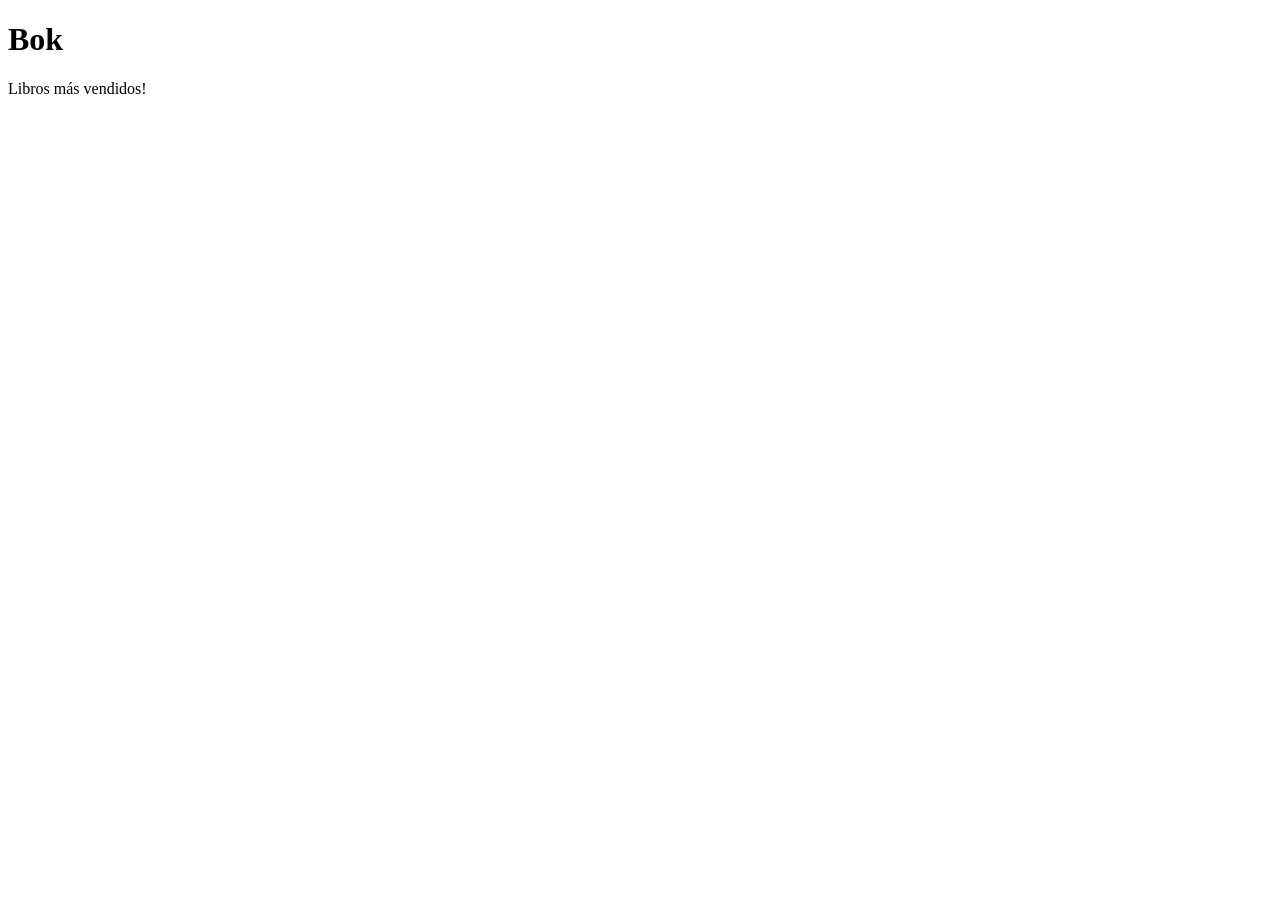
==== src/view/index.html @ 99b088ba "Estructura del proyeto 2" ====
<!DOCTYPE html>
<html lang="es">
<head>
    <meta charset="UTF-8">
    <meta name="viewport" content="width=device-width, initial-scale=1.0">
    <title>Document</title>
</head>
<body>
    <h1>Bok</h1>
    <p>Libros más vendidos!</p>

    
</body>
</html>
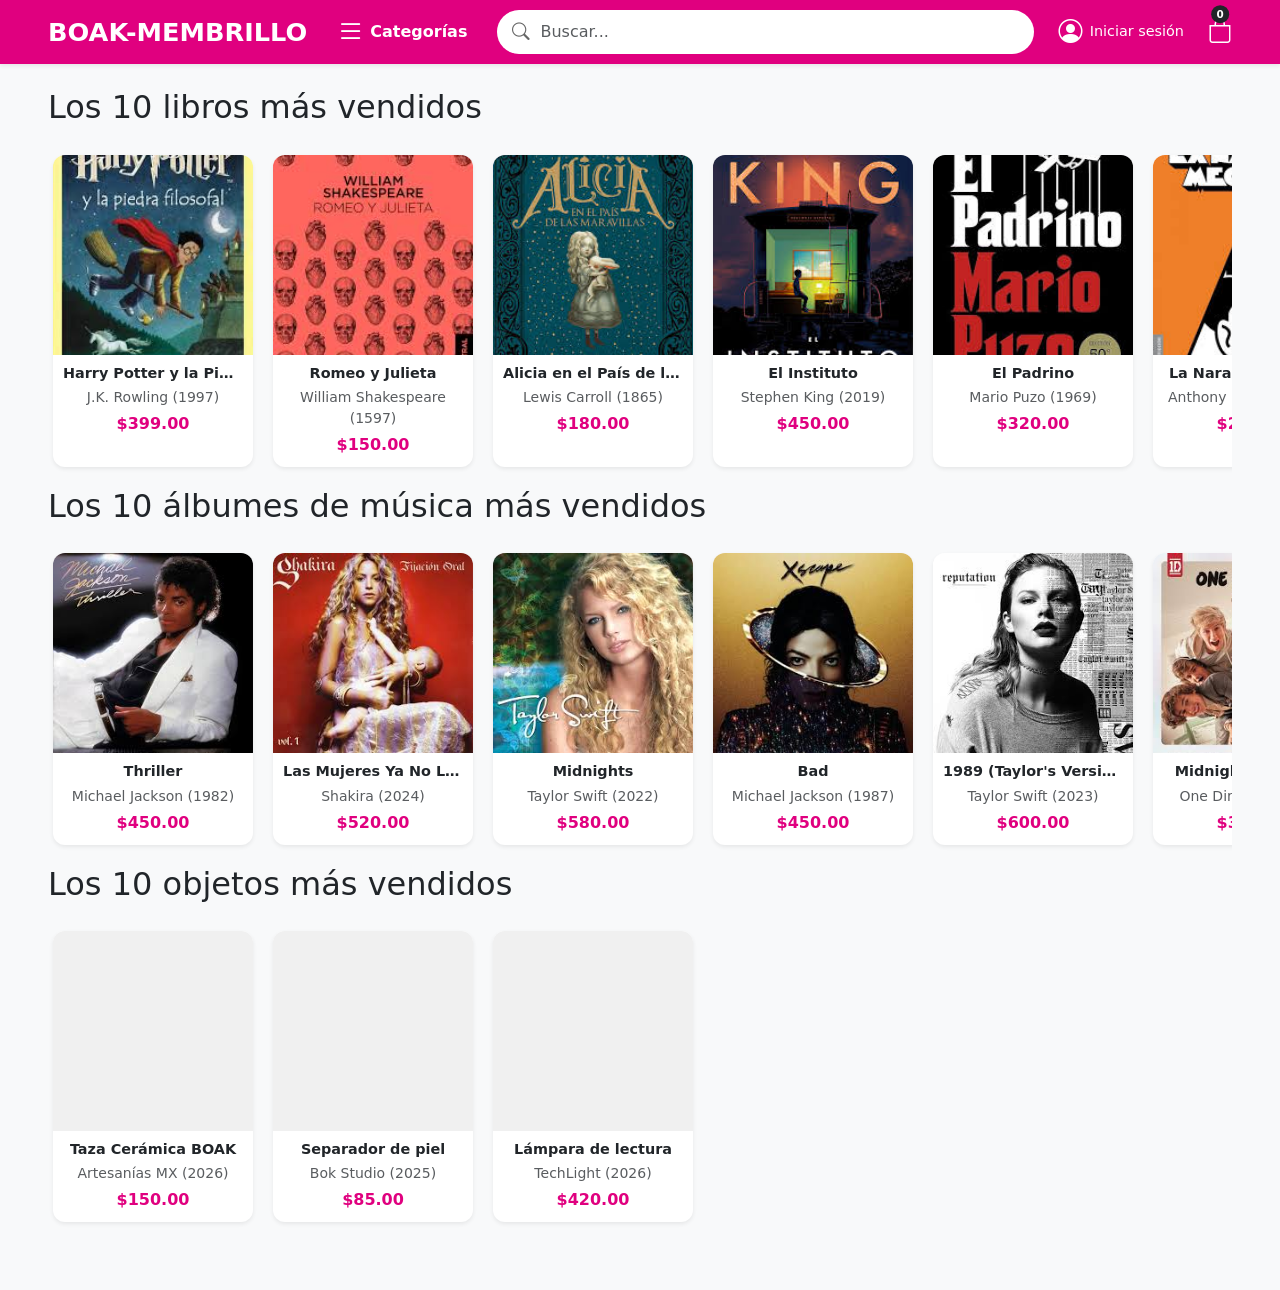
==== commit 5833848f: "Primera pantalla" ====
--- a/src/view/index.html
+++ b/src/view/index.html
@@ -3,12 +3,79 @@
 <head>
     <meta charset="UTF-8">
     <meta name="viewport" content="width=device-width, initial-scale=1.0">
-    <title>Document</title>
+    <title>Boak - Librería</title>
+    <link href="https://cdn.jsdelivr.net/npm/bootstrap@5.3.3/dist/css/bootstrap.min.css" rel="stylesheet">
+    <link rel="stylesheet" href="https://cdn.jsdelivr.net/npm/bootstrap-icons@1.11.3/font/bootstrap-icons.min.css">
+    <!-- Enlace a tu CSS externo -->
+    <link rel="stylesheet" href="../css/style.css">
 </head>
 <body>
-    <h1>Bok</h1>
-    <p>Libros más vendidos!</p>
 
-    
+<nav class="navbar navbar-custom shadow-sm">
+    <div class="container-fluid px-lg-5"> <div class="row w-100 align-items-center g-0">
+            
+            <div class="col-auto d-flex align-items-center">
+                <a class="navbar-brand me-4" href="#">BOAK-MEMBRILLO</a>
+                <button class="btn-categories d-none d-lg-flex" type="button">
+                    <i class="bi bi-list fs-3"></i>
+                    Categorías
+                </button>
+            </div>
+
+            <div class="col px-md-4">
+                <div class="search-group">
+                    <i class="bi bi-search"></i>
+                    <input type="text" class="form-control" placeholder="Buscar...">
+                </div>
+            </div>
+
+            <div class="col-auto d-flex align-items-center gap-4">
+                <a href="#" class="nav-link-custom d-none d-sm-flex">
+                    <i class="bi bi-person-circle"></i>
+                    <span>Iniciar sesión</span>
+                </a>
+                
+                <a href="#" class="nav-link-custom position-relative">
+                    <i class="bi bi-bag"></i>
+                    <span class="position-absolute top-0 start-50 translate-middle badge rounded-pill bg-dark cart-badge">
+                        0
+                    </span>
+                </a>
+            </div>
+
+        </div>
+    </div>
+</nav>
+
+<main class="container-fluid px-lg-5 mt-4">
+
+    <!-- SECCIÓN LIBROS -->
+    <section class="section-container">
+        <h2 class="section-title">Los 10 libros más vendidos</h2>
+        <div id="contenedor-libros" class="carousel-netflix">
+            <!-- JS cargará los datos aquí -->
+        </div>
+    </section>
+
+    <!-- SECCIÓN MÚSICA -->
+    <section class="section-container">
+        <h2 class="section-title">Los 10 álbumes de música más vendidos</h2>
+        <div id="contenedor-musica" class="carousel-netflix">
+            <!-- JS cargará los datos aquí -->
+        </div>
+    </section>
+
+    <!-- SECCIÓN OBJETOS -->
+    <section class="section-container mb-5">
+        <h2 class="section-title">Los 10 objetos más vendidos</h2>
+        <div id="contenedor-objetos" class="carousel-netflix">
+            <!-- JS cargará los datos aquí -->
+        </div>
+    </section>
+</main>
+
+<!-- Enlazamos tu ViewModel -->
+<script src="../viewModel/main.js"></script>
+<script src="https://cdn.jsdelivr.net/npm/bootstrap@5.3.3/dist/js/bootstrap.bundle.min.js"></script>
 </body>
 </html>
--- a/src/css/style.css
+++ b/src/css/style.css
@@ -0,0 +1,174 @@
+/* --- Estilos base para el cuerpo (opcional) --- */
+body {
+    overflow-x: hidden;
+    background-color: #f8f9fa;
+}
+
+/* --- Personalización de la barra lateral de la página --- */
+body::-webkit-scrollbar {
+    width: 8px;
+}
+body::-webkit-scrollbar-thumb {
+    background: #e0007f;
+    border-radius: 10px;
+}
+
+/* Navbar personalizado */
+.navbar-custom {
+            background-color: #e0007f; /* Color magenta */
+            padding: 0.5rem 0;
+        }
+
+        /* Logo BOAK */
+        .navbar-brand {
+            font-weight: 800;
+            font-size: 1.6rem;
+            color: white !important;
+            margin: 0;
+        }
+
+        /* Botón Categorías */
+        .btn-categories {
+            color: white;
+            border: none;
+            background: none;
+            font-weight: 600;
+            display: flex;
+            align-items: center;
+            gap: 5px;
+        }
+
+        /* Buscador Estilo Liverpool */
+        .search-group {
+            background-color: white;
+            border-radius: 50px; /* Forma de cápsula */
+            overflow: hidden;
+            display: flex;
+            align-items: center;
+            padding: 2px 15px;
+        }
+
+        .search-group input {
+            border: none;
+            box-shadow: none !important;
+            padding: 8px 10px;
+        }
+
+        .search-group i {
+            color: #666;
+            font-size: 1.1rem;
+        }
+
+        /* Iconos derecha */
+        .nav-link-custom {
+            color: white !important;
+            text-decoration: none;
+            display: flex;
+            align-items: center;
+            gap: 8px;
+            font-size: 0.9rem;
+            font-weight: 500;
+        }
+
+        .nav-link-custom i {
+            font-size: 1.5rem;
+        }
+
+        /* Badge del carrito */
+        .cart-badge {
+            font-size: 0.65rem;
+            padding: 0.35em 0.5em;
+        }
+
+/* --- CARRUSELES HORIZONTALES --- */
+.carousel-netflix {
+    display: flex !important;
+    flex-direction: row !important;
+    overflow-x: auto;
+    gap: 20px;
+    padding: 20px 5px;
+    scroll-behavior: smooth;
+    /* Ocultar barras de desplazamiento */
+    scrollbar-width: none; 
+    -ms-overflow-style: none;  
+}
+
+.carousel-netflix::-webkit-scrollbar {
+    display: none;
+}
+
+/* --- TARJETAS DE PRODUCTO (CARDS) --- */
+.card-item {
+    cursor: pointer;
+    background: white;
+    border-radius: 12px;
+    overflow: hidden;
+    min-width: 200px;
+    max-width: 200px;
+    flex: 0 0 auto;
+    transition: transform 0.3s ease, box-shadow 0.3s ease;
+    position: relative; /* Necesario para la extensión de descripción */
+}
+
+.card-item:hover {
+    transform: translateY(-5px);
+    box-shadow: 0 8px 15px rgba(0,0,0,0.2) !important;
+}
+
+/* --- CONTENEDOR DE IMAGEN Y DESCRIPCIÓN EXTENDIDA --- */
+.card-media {
+    position: relative;
+    overflow: hidden;
+}
+
+.card-item img {
+    width: 100%;
+    aspect-ratio: 1/1; 
+    object-fit: cover;
+    display: block;
+    background-color: #f0f0f0;
+}
+
+/* Esta es la "extensión" que muestra solo la descripción */
+.card-description-overlay {
+    position: absolute;
+    top: 0;
+    left: 0;
+    width: 100%;
+    height: 100%;
+    background: rgba(224, 0, 127, 0.9); /* Magenta Boak */
+    color: white;
+    padding: 15px;
+    display: flex;
+    align-items: center;
+    justify-content: center;
+    text-align: center;
+    font-size: 0.85rem;
+    opacity: 0; /* Invisible por defecto */
+    transition: opacity 0.3s ease;
+    pointer-events: none;
+}
+
+/* Mostrar la extensión al pasar el cursor */
+.card-item:hover .card-description-overlay {
+    opacity: 1;
+}
+
+/* --- INFORMACIÓN DE LA TARJETA (Texto inferior) --- */
+.card-info {
+    padding: 10px;
+    text-align: center;
+}
+
+.card-info h6 {
+    font-size: 0.9rem;
+    font-weight: 700;
+    margin-bottom: 5px;
+    white-space: nowrap;
+    overflow: hidden;
+    text-overflow: ellipsis;
+}
+
+.text-magenta {
+    color: #e0007f !important;
+}
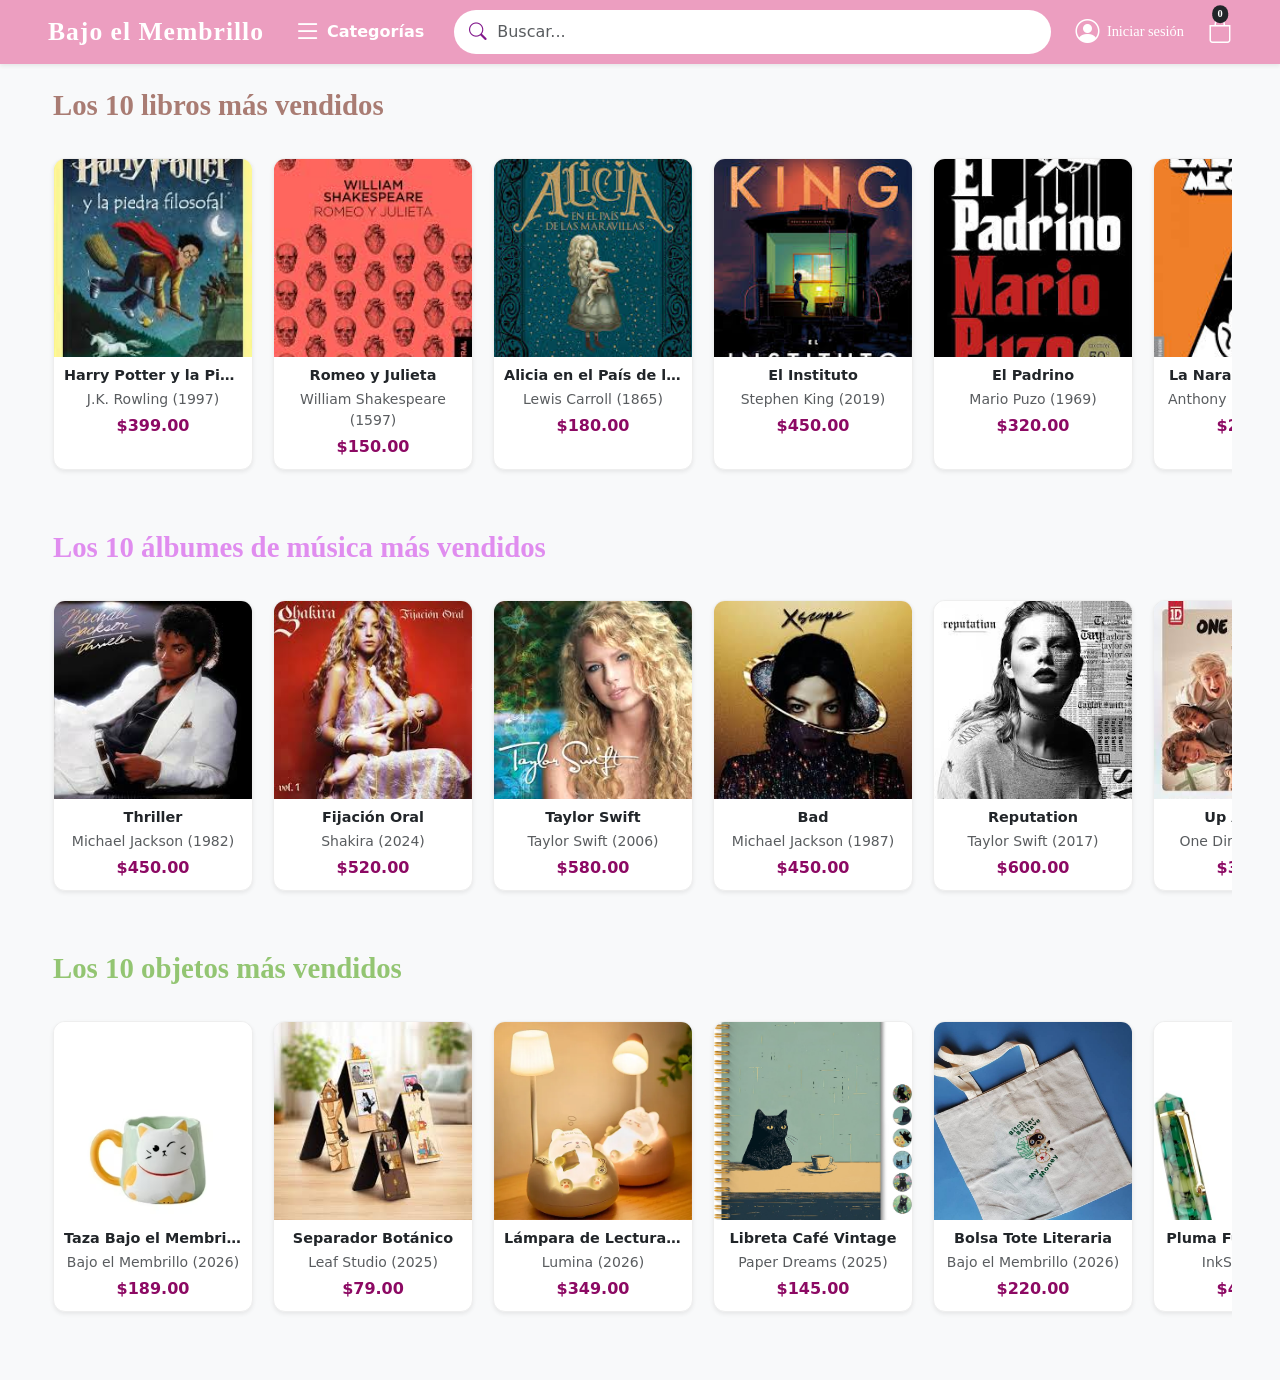
==== commit 486b6989: "Actualización de la página principal" ====
--- a/src/view/index.html
+++ b/src/view/index.html
@@ -3,7 +3,7 @@
 <head>
     <meta charset="UTF-8">
     <meta name="viewport" content="width=device-width, initial-scale=1.0">
-    <title>Boak - Librería</title>
+    <title>Bajo el Membrillo</title>
     <link href="https://cdn.jsdelivr.net/npm/bootstrap@5.3.3/dist/css/bootstrap.min.css" rel="stylesheet">
     <link rel="stylesheet" href="https://cdn.jsdelivr.net/npm/bootstrap-icons@1.11.3/font/bootstrap-icons.min.css">
     <!-- Enlace a tu CSS externo -->
@@ -15,7 +15,7 @@
     <div class="container-fluid px-lg-5"> <div class="row w-100 align-items-center g-0">
             
             <div class="col-auto d-flex align-items-center">
-                <a class="navbar-brand me-4" href="#">BOAK-MEMBRILLO</a>
+                <a class="navbar-brand me-4" href="#">Bajo el Membrillo</a>
                 <button class="btn-categories d-none d-lg-flex" type="button">
                     <i class="bi bi-list fs-3"></i>
                     Categorías
@@ -51,7 +51,7 @@
 
     <!-- SECCIÓN LIBROS -->
     <section class="section-container">
-        <h2 class="section-title">Los 10 libros más vendidos</h2>
+        <h2 class="section-title titulo-libros">Los 10 libros más vendidos</h2>
         <div id="contenedor-libros" class="carousel-netflix">
             <!-- JS cargará los datos aquí -->
         </div>
@@ -59,7 +59,7 @@
 
     <!-- SECCIÓN MÚSICA -->
     <section class="section-container">
-        <h2 class="section-title">Los 10 álbumes de música más vendidos</h2>
+        <h2 class="section-title titulo-musica">Los 10 álbumes de música más vendidos</h2>
         <div id="contenedor-musica" class="carousel-netflix">
             <!-- JS cargará los datos aquí -->
         </div>
@@ -67,7 +67,7 @@
 
     <!-- SECCIÓN OBJETOS -->
     <section class="section-container mb-5">
-        <h2 class="section-title">Los 10 objetos más vendidos</h2>
+        <h2 class="section-title titulo-objetos">Los 10 objetos más vendidos</h2>
         <div id="contenedor-objetos" class="carousel-netflix">
             <!-- JS cargará los datos aquí -->
         </div>
--- a/src/css/style.css
+++ b/src/css/style.css
@@ -9,13 +9,13 @@
     width: 8px;
 }
 body::-webkit-scrollbar-thumb {
-    background: #e0007f;
+    background: #F2DC99;
     border-radius: 10px;
 }
 
 /* Navbar personalizado */
 .navbar-custom {
-            background-color: #e0007f; /* Color magenta */
+            background-color: #EC9EC0; 
             padding: 0.5rem 0;
         }
 
@@ -25,6 +25,8 @@
             font-size: 1.6rem;
             color: white !important;
             margin: 0;
+            letter-spacing: 1px;
+            font-family: Georgia, serif;
         }
 
         /* Botón Categorías */
@@ -38,7 +40,7 @@
             gap: 5px;
         }
 
-        /* Buscador Estilo Liverpool */
+        /* Buscador  */
         .search-group {
             background-color: white;
             border-radius: 50px; /* Forma de cápsula */
@@ -55,7 +57,7 @@
         }
 
         .search-group i {
-            color: #666;
+            color: #81178b;
             font-size: 1.1rem;
         }
 
@@ -68,6 +70,8 @@
             gap: 8px;
             font-size: 0.9rem;
             font-weight: 500;
+            font-family: Georgia, serif;
+
         }
 
         .nav-link-custom i {
@@ -108,12 +112,12 @@
     flex: 0 0 auto;
     transition: transform 0.3s ease, box-shadow 0.3s ease;
     position: relative; /* Necesario para la extensión de descripción */
+    border: 1px solid #eee;
 }
 
 .card-item:hover {
     transform: translateY(-5px);
-    box-shadow: 0 8px 15px rgba(0,0,0,0.2) !important;
-}
+    box-shadow: 0 8px 18px rgba(0,0,0,0.15) !important;}
 
 /* --- CONTENEDOR DE IMAGEN Y DESCRIPCIÓN EXTENDIDA --- */
 .card-media {
@@ -126,7 +130,7 @@
     aspect-ratio: 1/1; 
     object-fit: cover;
     display: block;
-    background-color: #f0f0f0;
+    background-color: #ffffff;
 }
 
 /* Esta es la "extensión" que muestra solo la descripción */
@@ -136,8 +140,8 @@
     left: 0;
     width: 100%;
     height: 100%;
-    background: rgba(224, 0, 127, 0.9); /* Magenta Boak */
-    color: white;
+    background: rgba(140, 71, 152, 0.88);    
+    color: white;    
     padding: 15px;
     display: flex;
     align-items: center;
@@ -147,6 +151,8 @@
     opacity: 0; /* Invisible por defecto */
     transition: opacity 0.3s ease;
     pointer-events: none;
+    font-family: Georgia, serif;
+
 }
 
 /* Mostrar la extensión al pasar el cursor */
@@ -170,5 +176,58 @@
 }
 
 .text-magenta {
-    color: #e0007f !important;
+    color: #8c0963 !important;
+}
+
+.section-title{
+    font-size: 1.8rem;
+    font-weight: 700;
+    margin-bottom: 15px;
+    padding-left: 5px;
+    font-family: Georgia, serif;
+
+}
+.titulo-libros{
+    color: #A97C73;
+}
+
+.titulo-musica{
+    color: #e08def;
+}
+
+.titulo-objetos{
+    color: #93C572;
+}
+
+.section-container{
+    margin-bottom: 40px;
+}
+.ver-mas-card{
+    min-width: 200px;
+    max-width: 200px;
+
+    display: flex;
+    flex-direction: column;
+    align-items: center;
+    justify-content: center;
+
+    text-decoration: none;
+    color: #d394f5;
+
+    transition: all 0.3s ease;
+}
+
+.ver-mas-card i{
+    font-size: 4rem;
+    margin-bottom: 12px;
+}
+
+.ver-mas-card span{
+    font-weight: 700;
+    font-size: 1.4rem;
+}
+
+.ver-mas-card:hover{
+    transform: scale(1.08);
+    color: #7b0e83;
 }
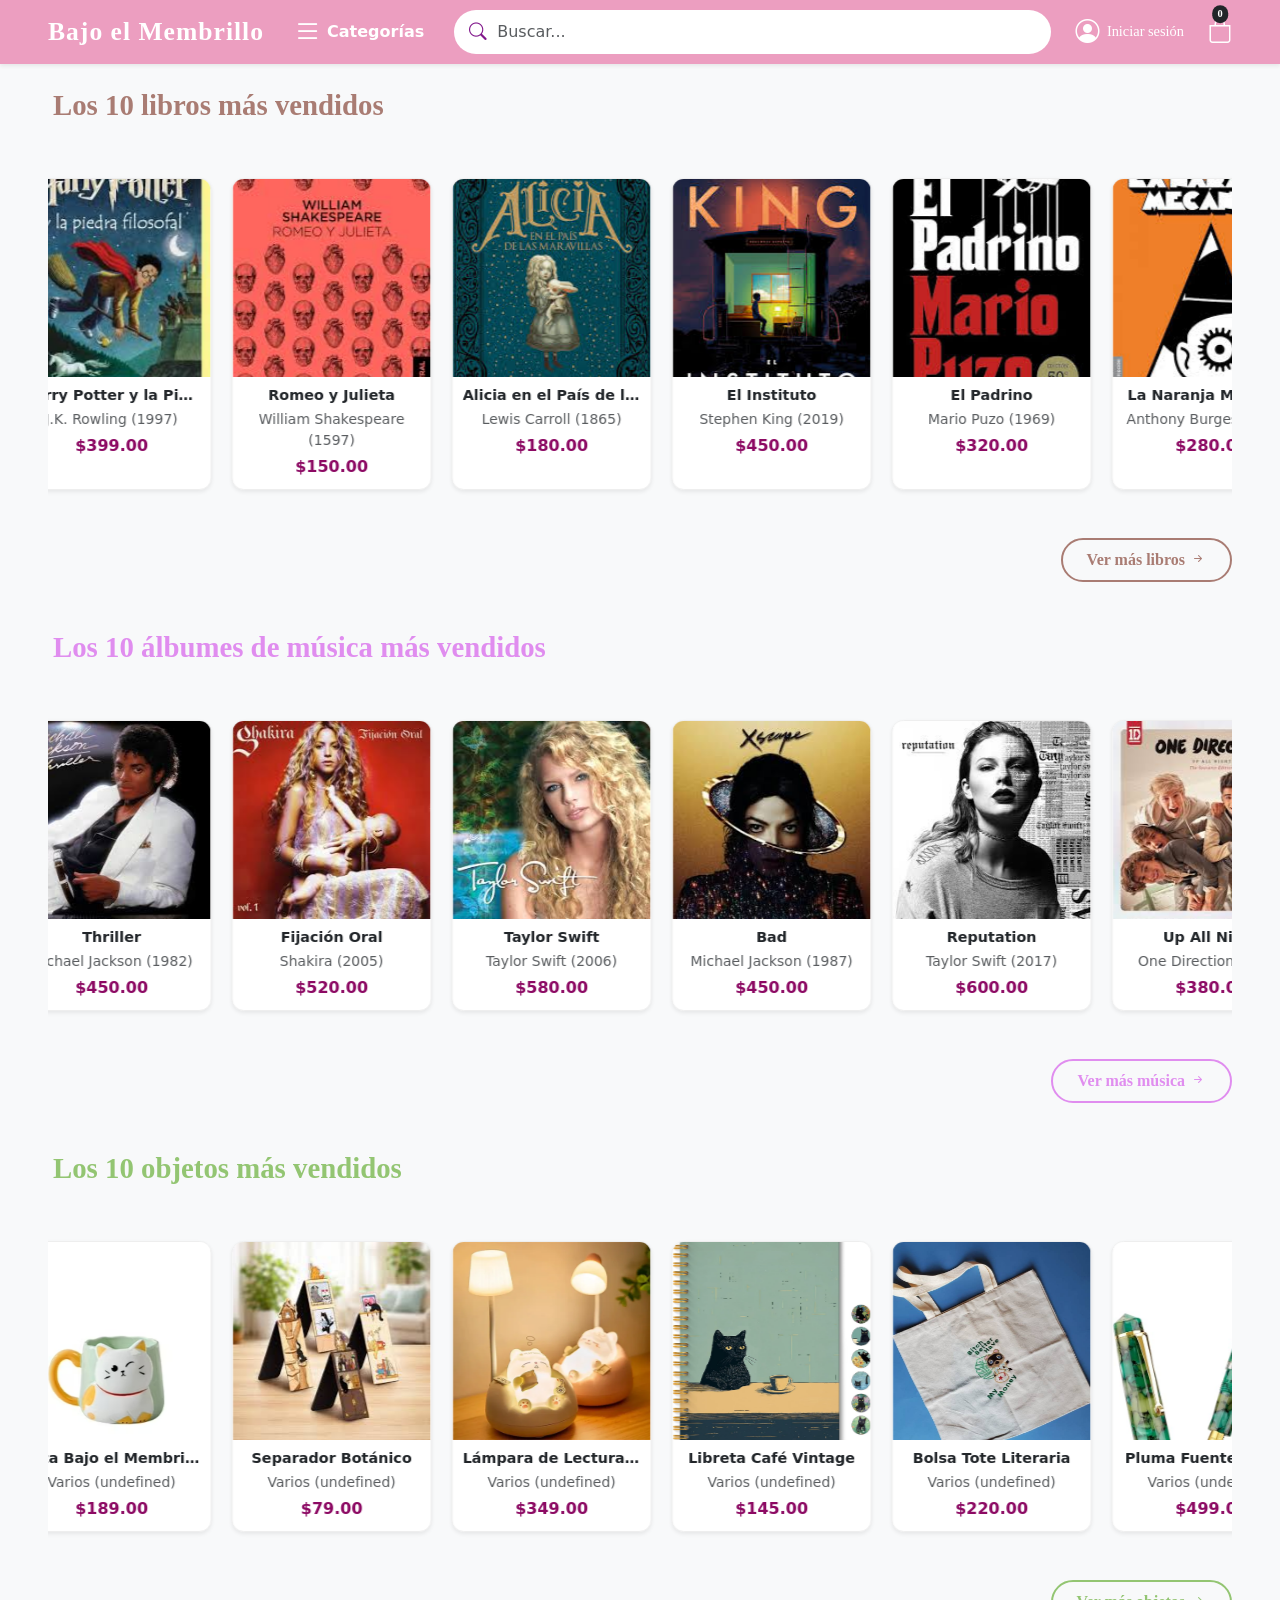
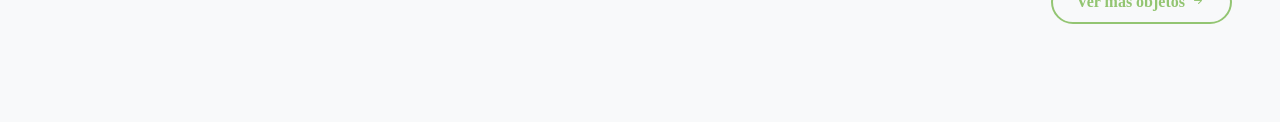
==== commit b2a0d077: "Nuevo diseño de la página principal" ====
--- a/src/view/index.html
+++ b/src/view/index.html
@@ -49,27 +49,36 @@
 
 <main class="container-fluid px-lg-5 mt-4">
 
-    <!-- SECCIÓN LIBROS -->
-    <section class="section-container">
+    <section class="section-container mb-5">
         <h2 class="section-title titulo-libros">Los 10 libros más vendidos</h2>
         <div id="contenedor-libros" class="carousel-netflix">
-            <!-- JS cargará los datos aquí -->
+            </div>
+        <div class="text-end mt-2">
+            <a href="libros.html" class="btn-ver-mas btn-libros">
+                Ver más libros <i class="bi bi-arrow-right-short"></i>
+            </a>
         </div>
     </section>
 
-    <!-- SECCIÓN MÚSICA -->
-    <section class="section-container">
+    <section class="section-container mb-5">
         <h2 class="section-title titulo-musica">Los 10 álbumes de música más vendidos</h2>
         <div id="contenedor-musica" class="carousel-netflix">
-            <!-- JS cargará los datos aquí -->
+            </div>
+        <div class="text-end mt-2">
+            <a href="musica.html" class="btn-ver-mas btn-musica">
+                Ver más música <i class="bi bi-arrow-right-short"></i>
+            </a>
         </div>
     </section>
 
-    <!-- SECCIÓN OBJETOS -->
     <section class="section-container mb-5">
         <h2 class="section-title titulo-objetos">Los 10 objetos más vendidos</h2>
         <div id="contenedor-objetos" class="carousel-netflix">
-            <!-- JS cargará los datos aquí -->
+            </div>
+        <div class="text-end mt-2">
+            <a href="objetos.html" class="btn-ver-mas btn-objetos">
+                Ver más objetos <i class="bi bi-arrow-right-short"></i>
+            </a>
         </div>
     </section>
 </main>
--- a/src/css/style.css
+++ b/src/css/style.css
@@ -230,4 +230,188 @@
 .ver-mas-card:hover{
     transform: scale(1.08);
     color: #7b0e83;
+}
+
+
+
+
+
+
+/* ======================================
+   PÁGINA LIBROS
+====================================== */
+
+/* GRID DE PRODUCTOS */
+
+.productos-grid{
+    display: grid;
+
+    grid-template-columns:
+        repeat(auto-fill, minmax(200px, 1fr));
+
+    gap: 25px;
+}
+
+
+/* SIDEBAR FILTROS */
+
+.filtros-sidebar{
+
+    background: white;
+
+    padding: 25px;
+
+    border-radius: 16px;
+
+    height: fit-content;
+
+    box-shadow: 0 2px 10px rgba(0,0,0,0.08);
+
+    position: sticky;
+
+    top: 20px;
+}
+
+
+/* TÍTULOS DE FILTROS */
+
+.filtros-sidebar h6{
+
+    font-weight: 700;
+
+    color: #7c4a67;
+
+    margin-bottom: 10px;
+}
+
+
+/* SELECTS */
+
+.filtros-sidebar .form-select{
+
+    border-radius: 10px;
+
+    border: 1px solid #ddd;
+
+    padding: 10px;
+}
+
+
+/* RANGE */
+
+.form-range::-webkit-slider-thumb{
+
+    background: #e0007f;
+}
+
+
+/* ESPACIO GENERAL */
+
+main{
+    padding-bottom: 50px;
+}
+
+
+/* RESPONSIVE */
+
+@media(max-width: 991px){
+
+    .filtros-sidebar{
+
+        display: none;
+    }
+
+    .productos-grid{
+
+        grid-template-columns:
+            repeat(auto-fill, minmax(160px, 1fr));
+    }
+
+}
+.btn-filtros-mobile{
+    background-color:#f2d185;
+    color: white;
+    border: none;
+    font-weight: 600;
+    border-radius: 10px;
+    padding: 10px;
+}
+
+.btn-filtros-mobile:hover{
+    background-color: #EC9EC0;
+}
+
+
+/* ======================================
+   DISEÑO CARRUSEL
+====================================== */
+/* --- CORRECCIÓN MARQUEE INFINITO (Mantiene el diseño original) --- */
+/* --- CORRECCIÓN DEFINITIVA DE MOVIMIENTO HORIZONTAL --- */
+.carousel-netflix {
+    width: 100%;
+    overflow: hidden !important; /* Esconde lo que se sale de la pantalla */
+    display: flex !important;
+    position: relative;
+}
+
+.marquee-track-custom {
+    display: flex !important;
+    flex-direction: row !important;
+    flex-wrap: nowrap !important; /* <-- CORREGIDO: Esto evita que se congele la pista */
+    gap: 20px;
+    padding: 20px 5px;
+    will-change: transform;
+    width: max-content !important; /* Permite que la fila se estienda infinitamente a la derecha */
+}
+
+/* Forzar a que las tarjetas mantengan sus 200px originales en la fila */
+.card-item, .ver-mas-card {
+    flex: 0 0 auto !important;
+}
+
+/* --- BOTONES VER MÁS PERSONALIZADOS PARA CADA CATEGORÍA --- */
+.btn-ver-mas {
+    font-family: Georgia, serif;
+    font-weight: 700;
+    border-radius: 50px;
+    padding: 8px 24px;
+    transition: all 0.3s ease;
+    background-color: transparent;
+    display: inline-flex;
+    align-items: center;
+    gap: 5px;
+    text-decoration: none;
+}
+
+/* Variación Libros (#A97C73) */
+.btn-libros {
+    color: #A97C73;
+    border: 2px solid #A97C73;
+}
+.btn-libros:hover {
+    background-color: #A97C73;
+    color: white !important;
+    transform: translateY(-2px);
+}
+
+/* Variación Música (#e08def) */
+.btn-musica {
+    color: #e08def;
+    border: 2px solid #e08def;
+}
+.btn-musica:hover {
+    background-color: #e08def;
+    color: white !important;
+    transform: translateY(-2px);
+}
+
+/* Variación Objetos (#93C572) */
+.btn-objetos {
+    color: #93C572;
+    border: 2px solid #93C572;
+}
+.btn-objetos:hover {
+    background-color: #93C572;
+    color: white !important;
+    transform: translateY(-2px);
 }
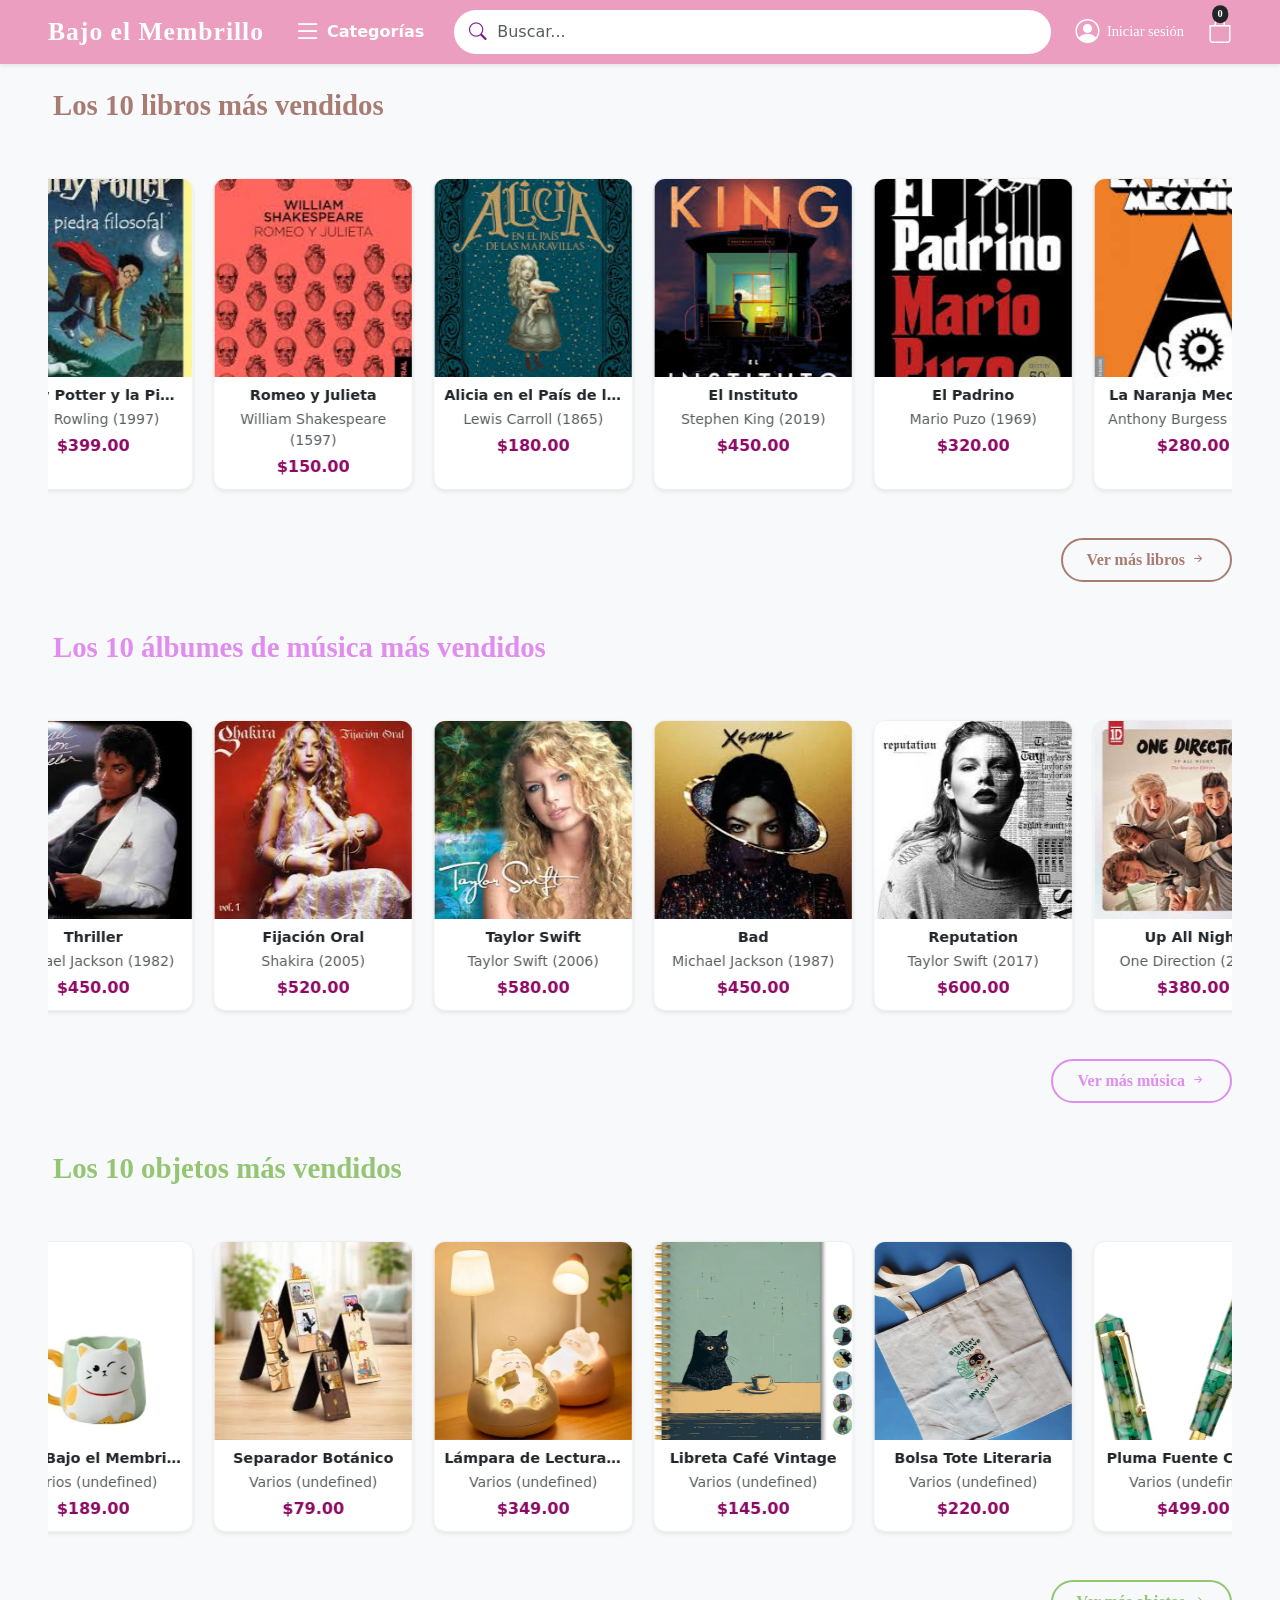
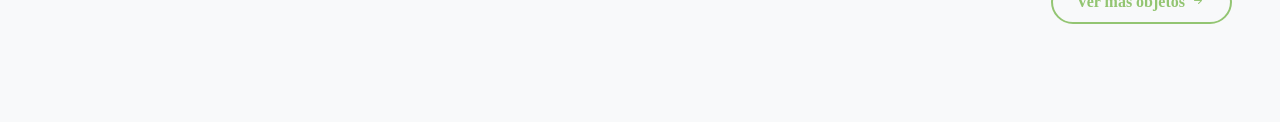
==== commit 43387d56: "inicio de sesión y dashboard 1" ====
--- a/src/view/index.html
+++ b/src/view/index.html
@@ -30,7 +30,7 @@
             </div>
 
             <div class="col-auto d-flex align-items-center gap-4">
-                <a href="#" class="nav-link-custom d-none d-sm-flex">
+                <a href="iniciar_sesion.html" class="nav-link-custom d-none d-sm-flex">
                     <i class="bi bi-person-circle"></i>
                     <span>Iniciar sesión</span>
                 </a>
--- a/src/css/style.css
+++ b/src/css/style.css
@@ -414,4 +414,167 @@
     background-color: #93C572;
     color: white !important;
     transform: translateY(-2px);
+}
+
+/* ==========================================================================
+   SECCIÓN NUEVA: INTERFAZ DE INICIAR SESIÓN (LOGIN)
+   ========================================================================== */
+.login-container {
+    font-family: Georgia, serif;
+    height: 100vh;
+}
+
+.login-card {
+    border: 1px solid #eee;
+    border-radius: 12px;
+    box-shadow: 0 4px 15px rgba(0, 0, 0, 0.05);
+    max-width: 420px;
+    width: 100%;
+    background: white;
+}
+
+.login-title {
+    color: #A97C73;
+    font-weight: 700;
+    font-family: Georgia, serif;
+}
+
+.text-magenta-custom {
+    color: #8c0963 !important;
+}
+
+/* Campos encapsulados adaptados al diseño */
+.input-group-custom {
+    background-color: #fffaf1;
+    border: 1px solid #ced4da;
+    border-radius: 50px; /* Igual que .search-group */
+    overflow: hidden;
+    display: flex;
+    align-items: center;
+    padding: 2px 15px;
+    transition: border-color 0.2s ease;
+}
+
+.input-group-custom:focus-within {
+    border-color: #8c0963; /* Borde magenta de la paleta */
+}
+
+.input-group-custom input {
+    border: none !important;
+    box-shadow: none !important;
+    background: transparent !important;
+    padding: 8px 15px;
+}
+
+/* Corrección de Foco: Remueve por completo la luz exterior */
+.form-control:focus {
+    box-shadow: none !important;
+    background-color: #ffffff;
+}
+
+.input-group-custom i {
+    color: #7c4a67;
+    font-size: 1.1rem;
+}
+
+/* Botón de ingreso con el color de la Navbar */
+.btn-login-custom {
+    background-color: #EC9EC0;
+    color: white;
+    border: none;
+    font-weight: 600;
+    border-radius: 50px; /* Forma de cápsula */
+    padding: 10px;
+    font-family: Georgia, serif;
+    transition: all 0.3s ease;
+}
+
+.btn-login-custom:hover {
+    background-color: #7c4a67; /* Tono uva */
+    color: white;
+    transform: translateY(-2px);
+}
+
+/* ==========================================================================
+   SECCIÓN NUEVA: DASHBOARD ADMINISTRATIVO (BOAK ADMIN)
+   ========================================================================== */
+:root {
+    --sidebar-width: 260px;
+}
+
+/* Barra Lateral del Panel */
+.sidebar {
+    width: var(--sidebar-width);
+    height: 100vh;
+    position: fixed;
+    top: 0;
+    left: 0;
+    z-index: 100;
+    background-color: #fffaf1; /* Fondo crema suave */
+    border-right: 1px solid #eee;
+    box-shadow: 2px 0 10px rgba(0,0,0,0.02);
+    font-family: Georgia, serif;
+}
+
+/* Área de contenido del Panel */
+.main-content {
+    margin-left: var(--sidebar-width);
+    padding: 2.5rem;
+}
+
+/* Enlaces del menú administrativo */
+.sidebar .nav-link {
+    color: #7c4a67 !important; /* Tono uva de tus filtros */
+    font-weight: 600;
+    transition: all 0.2s ease;
+    display: flex;
+    align-items: center;
+    gap: 10px;
+    padding: 0.6rem 1rem;
+}
+
+/* Efecto hover y activo con tu rosa de Navbar en forma de cápsula */
+.sidebar .nav-link:hover, 
+.sidebar .nav-link.active {
+    color: white !important;
+    background-color: #EC9EC0; 
+    border-radius: 50px; 
+}
+
+/* Contenedor de la gráfica de Chart.js */
+.chart-container {
+    position: relative;
+    margin: auto;
+    height: 250px;
+    width: 250px;
+}
+
+/* Clases específicas de tipografía y colores para las subtablas */
+.text-magenta-custom {
+    color: #8c0963 !important;
+}
+
+.subtabla-header-libros {
+    color: #A97C73; /* Variación Libros */
+    font-family: Georgia, serif;
+}
+
+.subtabla-header-autores {
+    color: #8c0963; /* Variación Magenta */
+    font-family: Georgia, serif;
+}
+
+/* Adaptabilidad Responsiva para el Panel */
+@media (max-width: 992px) {
+    .sidebar {
+        position: static;
+        width: 100%;
+        height: auto;
+        border-right: none;
+        border-bottom: 1px solid #eee;
+    }
+    .main-content {
+        margin-left: 0;
+        padding: 1.5rem;
+    }
 }
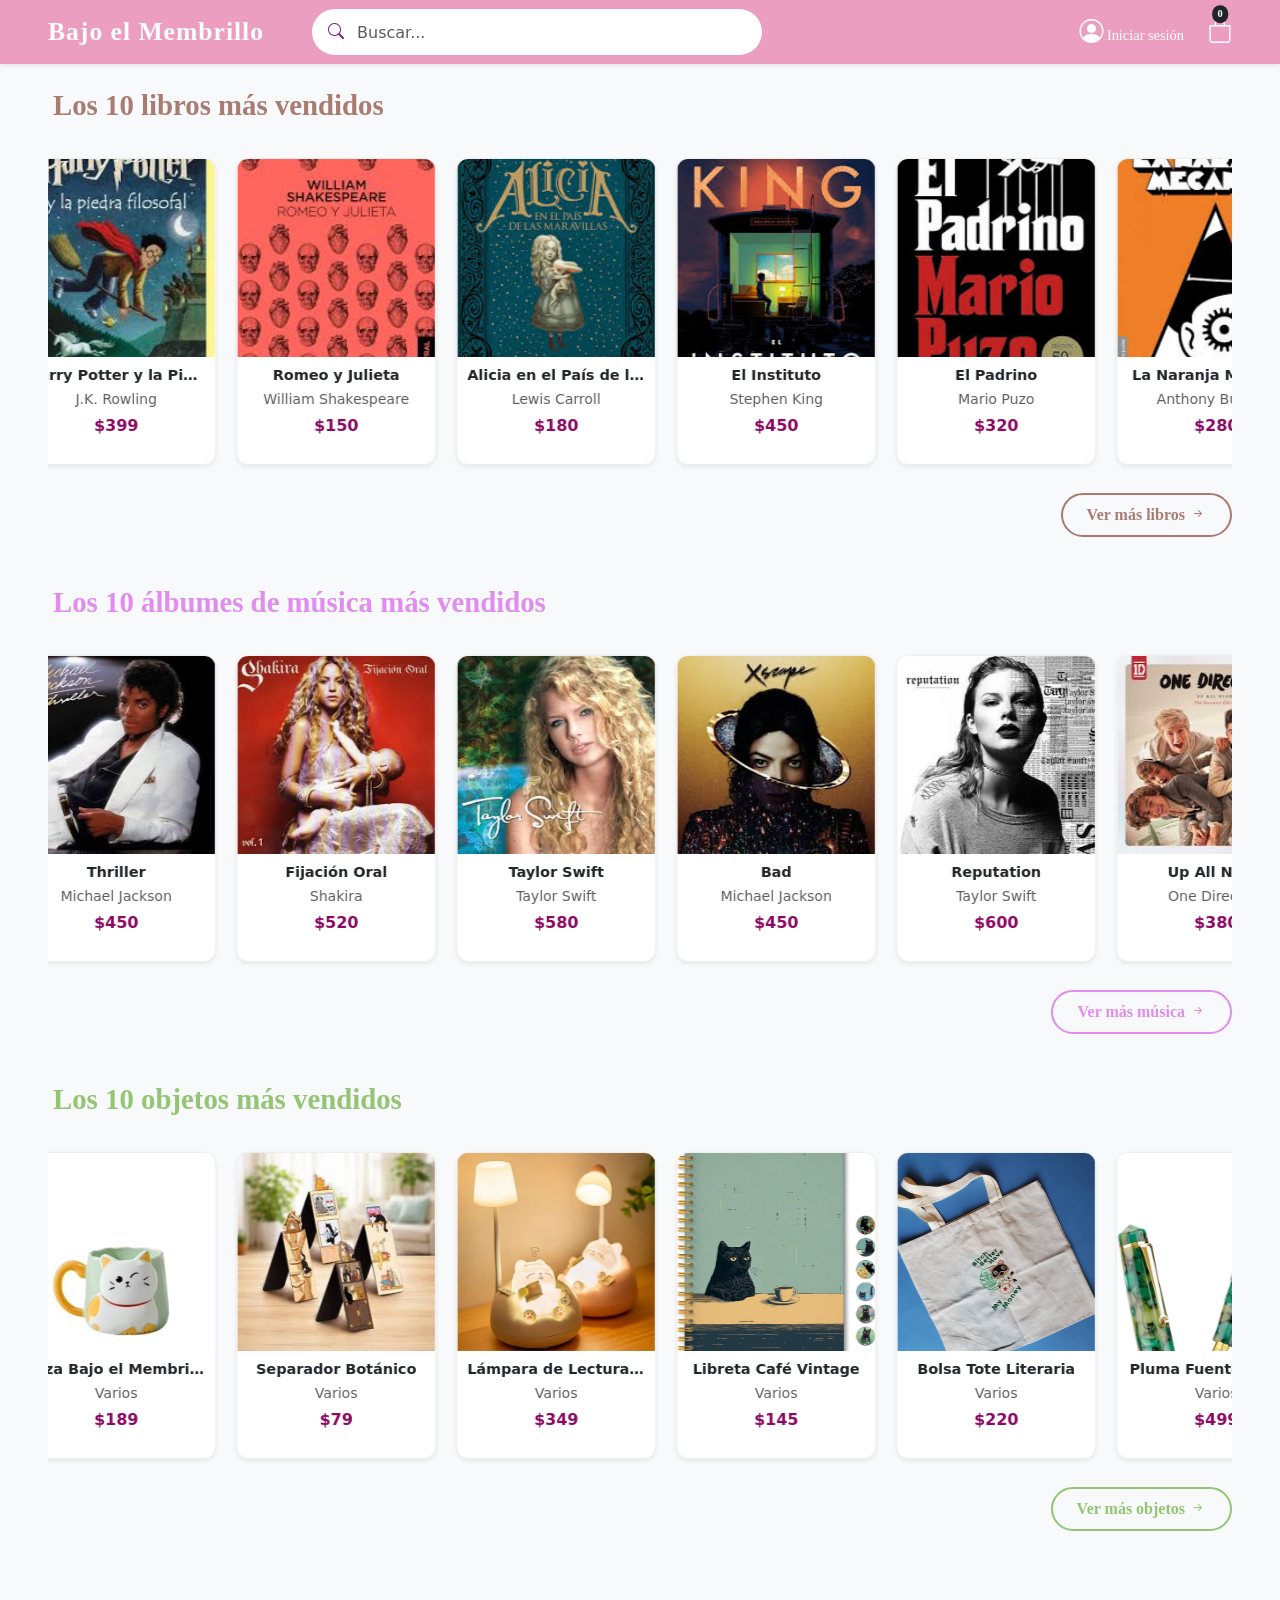
==== commit 9c354863: "dashboard, barra de busqueda, carrito de compras e inicio de sesión" ====
--- a/src/view/index.html
+++ b/src/view/index.html
@@ -6,85 +6,88 @@
     <title>Bajo el Membrillo</title>
     <link href="https://cdn.jsdelivr.net/npm/bootstrap@5.3.3/dist/css/bootstrap.min.css" rel="stylesheet">
     <link rel="stylesheet" href="https://cdn.jsdelivr.net/npm/bootstrap-icons@1.11.3/font/bootstrap-icons.min.css">
-    <!-- Enlace a tu CSS externo -->
     <link rel="stylesheet" href="../css/style.css">
 </head>
 <body>
 
 <nav class="navbar navbar-custom shadow-sm">
-    <div class="container-fluid px-lg-5"> <div class="row w-100 align-items-center g-0">
-            
+    <div class="container-fluid px-lg-5"> 
+        <div class="row w-100 align-items-center g-0">
             <div class="col-auto d-flex align-items-center">
-                <a class="navbar-brand me-4" href="#">Bajo el Membrillo</a>
-                <button class="btn-categories d-none d-lg-flex" type="button">
-                    <i class="bi bi-list fs-3"></i>
-                    Categorías
-                </button>
+                <a class="navbar-brand me-4" href="index.html">Bajo el Membrillo</a>
+                
             </div>
+            <div class="col px-md-4">
+                <div class="search-group position-relative">
 
-            <div class="col px-md-4">
-                <div class="search-group">
-                    <i class="bi bi-search"></i>
-                    <input type="text" class="form-control" placeholder="Buscar...">
+    <i class="bi bi-search"></i>
+
+    <input
+        id="buscador-global"
+        type="text"
+        class="form-control"
+        placeholder="Buscar..."
+        autocomplete="off"
+    >
+
+    <div
+        id="resultados-busqueda"
+    ></div>
+
+</div>
+            </div>
+            <div class="col-auto d-flex align-items-center gap-4">
+                <div class="dropdown" id="menu-usuario">
+                    <a href="#" class="nav-link-custom dropdown-toggle" data-bs-toggle="dropdown">
+                        <i class="bi bi-person-circle"></i>
+                        <span id="texto-usuario">Usuario</span>
+                    </a>
+                    <ul class="dropdown-menu">
+                        <li><a class="dropdown-item" href="#" onclick="cerrarSesion()">Cerrar sesión</a></li>
+                    </ul>
                 </div>
-            </div>
-
-            <div class="col-auto d-flex align-items-center gap-4">
-                <a href="iniciar_sesion.html" class="nav-link-custom d-none d-sm-flex">
+                <a href="iniciar_sesion.html" id="btn-login" class="nav-link-custom">
                     <i class="bi bi-person-circle"></i>
                     <span>Iniciar sesión</span>
                 </a>
-                
-                <a href="#" class="nav-link-custom position-relative">
+                <a href="carrito.html" class="nav-link-custom position-relative">
                     <i class="bi bi-bag"></i>
-                    <span class="position-absolute top-0 start-50 translate-middle badge rounded-pill bg-dark cart-badge">
-                        0
-                    </span>
+                    <span id="contador-carrito" class="position-absolute top-0 start-50 translate-middle badge rounded-pill bg-dark cart-badge">0</span>
                 </a>
             </div>
-
         </div>
     </div>
 </nav>
 
 <main class="container-fluid px-lg-5 mt-4">
-
     <section class="section-container mb-5">
         <h2 class="section-title titulo-libros">Los 10 libros más vendidos</h2>
-        <div id="contenedor-libros" class="carousel-netflix">
-            </div>
+        <div id="contenedor-libros" class="carousel-netflix"></div>
         <div class="text-end mt-2">
-            <a href="libros.html" class="btn-ver-mas btn-libros">
-                Ver más libros <i class="bi bi-arrow-right-short"></i>
-            </a>
+            <a href="libros.html" class="btn-ver-mas btn-libros">Ver más libros <i class="bi bi-arrow-right-short"></i></a>
         </div>
     </section>
-
     <section class="section-container mb-5">
         <h2 class="section-title titulo-musica">Los 10 álbumes de música más vendidos</h2>
-        <div id="contenedor-musica" class="carousel-netflix">
-            </div>
+        <div id="contenedor-musica" class="carousel-netflix"></div>
         <div class="text-end mt-2">
-            <a href="musica.html" class="btn-ver-mas btn-musica">
-                Ver más música <i class="bi bi-arrow-right-short"></i>
-            </a>
+            <a href="musica.html" class="btn-ver-mas btn-musica">Ver más música <i class="bi bi-arrow-right-short"></i></a>
         </div>
     </section>
-
     <section class="section-container mb-5">
         <h2 class="section-title titulo-objetos">Los 10 objetos más vendidos</h2>
-        <div id="contenedor-objetos" class="carousel-netflix">
-            </div>
+        <div id="contenedor-objetos" class="carousel-netflix"></div>
         <div class="text-end mt-2">
-            <a href="objetos.html" class="btn-ver-mas btn-objetos">
-                Ver más objetos <i class="bi bi-arrow-right-short"></i>
-            </a>
+            <a href="objetos.html" class="btn-ver-mas btn-objetos">Ver más objetos <i class="bi bi-arrow-right-short"></i></a>
         </div>
     </section>
 </main>
 
-<!-- Enlazamos tu ViewModel -->
+<script src="../viewModel/carrito_utils.js"></script>
+<script src="../viewModel/auth.js"></script>
+
 <script src="../viewModel/main.js"></script>
+
 <script src="https://cdn.jsdelivr.net/npm/bootstrap@5.3.3/dist/js/bootstrap.bundle.min.js"></script>
 </body>
 </html>
--- a/src/css/style.css
+++ b/src/css/style.css
@@ -1,107 +1,131 @@
-/* --- Estilos base para el cuerpo (opcional) --- */
 body {
     overflow-x: hidden;
     background-color: #f8f9fa;
 }
 
-/* --- Personalización de la barra lateral de la página --- */
 body::-webkit-scrollbar {
     width: 8px;
 }
+
 body::-webkit-scrollbar-thumb {
     background: #F2DC99;
     border-radius: 10px;
 }
 
-/* Navbar personalizado */
 .navbar-custom {
-            background-color: #EC9EC0; 
-            padding: 0.5rem 0;
-        }
-
-        /* Logo BOAK */
-        .navbar-brand {
-            font-weight: 800;
-            font-size: 1.6rem;
-            color: white !important;
-            margin: 0;
-            letter-spacing: 1px;
-            font-family: Georgia, serif;
-        }
-
-        /* Botón Categorías */
-        .btn-categories {
-            color: white;
-            border: none;
-            background: none;
-            font-weight: 600;
-            display: flex;
-            align-items: center;
-            gap: 5px;
-        }
-
-        /* Buscador  */
-        .search-group {
-            background-color: white;
-            border-radius: 50px; /* Forma de cápsula */
-            overflow: hidden;
-            display: flex;
-            align-items: center;
-            padding: 2px 15px;
-        }
-
-        .search-group input {
-            border: none;
-            box-shadow: none !important;
-            padding: 8px 10px;
-        }
-
-        .search-group i {
-            color: #81178b;
-            font-size: 1.1rem;
-        }
-
-        /* Iconos derecha */
-        .nav-link-custom {
-            color: white !important;
-            text-decoration: none;
-            display: flex;
-            align-items: center;
-            gap: 8px;
-            font-size: 0.9rem;
-            font-weight: 500;
-            font-family: Georgia, serif;
-
-        }
-
-        .nav-link-custom i {
-            font-size: 1.5rem;
-        }
-
-        /* Badge del carrito */
-        .cart-badge {
-            font-size: 0.65rem;
-            padding: 0.35em 0.5em;
-        }
-
-/* --- CARRUSELES HORIZONTALES --- */
+    background-color: #EC9EC0; 
+    padding: 0.5rem 0;
+}
+
+.navbar-brand {
+    font-weight: 800;
+    font-size: 1.6rem;
+    color: white !important;
+    margin: 0;
+    letter-spacing: 1px;
+    font-family: Georgia, serif;
+}
+
+.btn-categories {
+    color: white;
+    border: none;
+    background: none;
+    font-weight: 600;
+    display: flex;
+    align-items: center;
+    gap: 5px;
+}
+
+.search-group{
+
+    width:100%;
+    max-width:450px;
+
+    position:relative;
+
+    display:flex;
+
+    align-items:center;
+
+}
+
+.search-group input{
+
+    width:100%;
+
+    height:46px;
+
+    border:none !important;
+
+    border-radius:50px;
+
+    padding-left:45px;
+
+    padding-right:15px;
+
+    background:white;
+
+}
+.search-group i{
+
+    position:absolute;
+
+    left:16px;
+
+    top:50%;
+
+    transform:translateY(-50%);
+
+    color:#81178b;
+
+    z-index:2;
+
+}
+.nav-link-custom {
+    color: white !important;
+    text-decoration: none;
+    display: flex;
+    align-items: center;
+    gap: 8px;
+    font-size: 0.9rem;
+    font-weight: 500;
+    font-family: Georgia, serif;
+}
+
+.nav-link-custom i {
+    font-size: 1.5rem;
+}
+
+.cart-badge {
+    font-size: 0.65rem;
+    padding: 0.35em 0.5em;
+}
+
 .carousel-netflix {
+    width: 100%;
+    overflow: hidden !important; 
+    display: flex !important;
+    position: relative;
+}
+
+.carousel-netflix::-webkit-scrollbar {
+    display: none;
+}
+
+.marquee-track-custom {
     display: flex !important;
     flex-direction: row !important;
-    overflow-x: auto;
+    flex-wrap: nowrap !important; 
     gap: 20px;
     padding: 20px 5px;
-    scroll-behavior: smooth;
-    /* Ocultar barras de desplazamiento */
-    scrollbar-width: none; 
-    -ms-overflow-style: none;  
-}
-
-.carousel-netflix::-webkit-scrollbar {
-    display: none;
-}
-
-/* --- TARJETAS DE PRODUCTO (CARDS) --- */
+    will-change: transform;
+    width: max-content !important; 
+}
+
+.card-item, .ver-mas-card {
+    flex: 0 0 auto !important;
+}
+
 .card-item {
     cursor: pointer;
     background: white;
@@ -109,17 +133,16 @@
     overflow: hidden;
     min-width: 200px;
     max-width: 200px;
-    flex: 0 0 auto;
     transition: transform 0.3s ease, box-shadow 0.3s ease;
-    position: relative; /* Necesario para la extensión de descripción */
+    position: relative; 
     border: 1px solid #eee;
 }
 
 .card-item:hover {
     transform: translateY(-5px);
-    box-shadow: 0 8px 18px rgba(0,0,0,0.15) !important;}
-
-/* --- CONTENEDOR DE IMAGEN Y DESCRIPCIÓN EXTENDIDA --- */
+    box-shadow: 0 8px 18px rgba(0,0,0,0.15) !important;
+}
+
 .card-media {
     position: relative;
     overflow: hidden;
@@ -133,7 +156,6 @@
     background-color: #ffffff;
 }
 
-/* Esta es la "extensión" que muestra solo la descripción */
 .card-description-overlay {
     position: absolute;
     top: 0;
@@ -148,19 +170,16 @@
     justify-content: center;
     text-align: center;
     font-size: 0.85rem;
-    opacity: 0; /* Invisible por defecto */
+    opacity: 0; 
     transition: opacity 0.3s ease;
     pointer-events: none;
     font-family: Georgia, serif;
-
-}
-
-/* Mostrar la extensión al pasar el cursor */
+}
+
 .card-item:hover .card-description-overlay {
     opacity: 1;
 }
 
-/* --- INFORMACIÓN DE LA TARJETA (Texto inferior) --- */
 .card-info {
     padding: 10px;
     text-align: center;
@@ -179,157 +198,104 @@
     color: #8c0963 !important;
 }
 
-.section-title{
+.section-title {
     font-size: 1.8rem;
     font-weight: 700;
     margin-bottom: 15px;
     padding-left: 5px;
     font-family: Georgia, serif;
-
-}
-.titulo-libros{
+}
+
+.titulo-libros {
     color: #A97C73;
 }
 
-.titulo-musica{
+.titulo-musica {
     color: #e08def;
 }
 
-.titulo-objetos{
+.titulo-objetos {
     color: #93C572;
 }
 
-.section-container{
+.section-container {
     margin-bottom: 40px;
 }
-.ver-mas-card{
+
+.ver-mas-card {
     min-width: 200px;
     max-width: 200px;
-
     display: flex;
     flex-direction: column;
     align-items: center;
     justify-content: center;
-
     text-decoration: none;
     color: #d394f5;
-
     transition: all 0.3s ease;
 }
 
-.ver-mas-card i{
+.ver-mas-card i {
     font-size: 4rem;
     margin-bottom: 12px;
 }
 
-.ver-mas-card span{
+.ver-mas-card span {
     font-weight: 700;
     font-size: 1.4rem;
 }
 
-.ver-mas-card:hover{
+.ver-mas-card:hover {
     transform: scale(1.08);
     color: #7b0e83;
 }
 
-
-
-
-
-
-/* ======================================
-   PÁGINA LIBROS
-====================================== */
-
-/* GRID DE PRODUCTOS */
-
-.productos-grid{
+.productos-grid {
     display: grid;
-
-    grid-template-columns:
-        repeat(auto-fill, minmax(200px, 1fr));
-
+    grid-template-columns: repeat(auto-fill, minmax(200px, 1fr));
     gap: 25px;
 }
 
-
-/* SIDEBAR FILTROS */
-
-.filtros-sidebar{
-
+.filtros-sidebar {
     background: white;
-
     padding: 25px;
-
     border-radius: 16px;
-
     height: fit-content;
-
     box-shadow: 0 2px 10px rgba(0,0,0,0.08);
-
     position: sticky;
-
     top: 20px;
 }
 
-
-/* TÍTULOS DE FILTROS */
-
-.filtros-sidebar h6{
-
+.filtros-sidebar h6 {
     font-weight: 700;
-
     color: #7c4a67;
-
     margin-bottom: 10px;
 }
 
-
-/* SELECTS */
-
-.filtros-sidebar .form-select{
-
+.filtros-sidebar .form-select {
     border-radius: 10px;
-
     border: 1px solid #ddd;
-
     padding: 10px;
 }
 
-
-/* RANGE */
-
-.form-range::-webkit-slider-thumb{
-
+.form-range::-webkit-slider-thumb {
     background: #e0007f;
 }
 
-
-/* ESPACIO GENERAL */
-
-main{
+main {
     padding-bottom: 50px;
 }
 
-
-/* RESPONSIVE */
-
-@media(max-width: 991px){
-
-    .filtros-sidebar{
-
+@media(max-width: 991px) {
+    .filtros-sidebar {
         display: none;
     }
-
-    .productos-grid{
-
-        grid-template-columns:
-            repeat(auto-fill, minmax(160px, 1fr));
+    .productos-grid {
+        grid-template-columns: repeat(auto-fill, minmax(160px, 1fr));
     }
-
-}
-.btn-filtros-mobile{
-    background-color:#f2d185;
+}
+
+.btn-filtros-mobile {
+    background-color: #f2d185;
     color: white;
     border: none;
     font-weight: 600;
@@ -337,39 +303,10 @@
     padding: 10px;
 }
 
-.btn-filtros-mobile:hover{
+.btn-filtros-mobile:hover {
     background-color: #EC9EC0;
 }
 
-
-/* ======================================
-   DISEÑO CARRUSEL
-====================================== */
-/* --- CORRECCIÓN MARQUEE INFINITO (Mantiene el diseño original) --- */
-/* --- CORRECCIÓN DEFINITIVA DE MOVIMIENTO HORIZONTAL --- */
-.carousel-netflix {
-    width: 100%;
-    overflow: hidden !important; /* Esconde lo que se sale de la pantalla */
-    display: flex !important;
-    position: relative;
-}
-
-.marquee-track-custom {
-    display: flex !important;
-    flex-direction: row !important;
-    flex-wrap: nowrap !important; /* <-- CORREGIDO: Esto evita que se congele la pista */
-    gap: 20px;
-    padding: 20px 5px;
-    will-change: transform;
-    width: max-content !important; /* Permite que la fila se estienda infinitamente a la derecha */
-}
-
-/* Forzar a que las tarjetas mantengan sus 200px originales en la fila */
-.card-item, .ver-mas-card {
-    flex: 0 0 auto !important;
-}
-
-/* --- BOTONES VER MÁS PERSONALIZADOS PARA CADA CATEGORÍA --- */
 .btn-ver-mas {
     font-family: Georgia, serif;
     font-weight: 700;
@@ -383,42 +320,39 @@
     text-decoration: none;
 }
 
-/* Variación Libros (#A97C73) */
 .btn-libros {
     color: #A97C73;
     border: 2px solid #A97C73;
 }
+
 .btn-libros:hover {
     background-color: #A97C73;
     color: white !important;
     transform: translateY(-2px);
 }
 
-/* Variación Música (#e08def) */
 .btn-musica {
     color: #e08def;
     border: 2px solid #e08def;
 }
+
 .btn-musica:hover {
     background-color: #e08def;
     color: white !important;
     transform: translateY(-2px);
 }
 
-/* Variación Objetos (#93C572) */
 .btn-objetos {
     color: #93C572;
     border: 2px solid #93C572;
 }
+
 .btn-objetos:hover {
     background-color: #93C572;
     color: white !important;
     transform: translateY(-2px);
 }
 
-/* ==========================================================================
-   SECCIÓN NUEVA: INTERFAZ DE INICIAR SESIÓN (LOGIN)
-   ========================================================================== */
 .login-container {
     font-family: Georgia, serif;
     height: 100vh;
@@ -443,11 +377,10 @@
     color: #8c0963 !important;
 }
 
-/* Campos encapsulados adaptados al diseño */
 .input-group-custom {
     background-color: #fffaf1;
     border: 1px solid #ced4da;
-    border-radius: 50px; /* Igual que .search-group */
+    border-radius: 50px; 
     overflow: hidden;
     display: flex;
     align-items: center;
@@ -456,7 +389,7 @@
 }
 
 .input-group-custom:focus-within {
-    border-color: #8c0963; /* Borde magenta de la paleta */
+    border-color: #8c0963; 
 }
 
 .input-group-custom input {
@@ -466,7 +399,6 @@
     padding: 8px 15px;
 }
 
-/* Corrección de Foco: Remueve por completo la luz exterior */
 .form-control:focus {
     box-shadow: none !important;
     background-color: #ffffff;
@@ -477,32 +409,27 @@
     font-size: 1.1rem;
 }
 
-/* Botón de ingreso con el color de la Navbar */
 .btn-login-custom {
     background-color: #EC9EC0;
     color: white;
     border: none;
     font-weight: 600;
-    border-radius: 50px; /* Forma de cápsula */
+    border-radius: 50px; 
     padding: 10px;
     font-family: Georgia, serif;
     transition: all 0.3s ease;
 }
 
 .btn-login-custom:hover {
-    background-color: #7c4a67; /* Tono uva */
+    background-color: #7c4a67; 
     color: white;
     transform: translateY(-2px);
 }
 
-/* ==========================================================================
-   SECCIÓN NUEVA: DASHBOARD ADMINISTRATIVO (BOAK ADMIN)
-   ========================================================================== */
 :root {
     --sidebar-width: 260px;
 }
 
-/* Barra Lateral del Panel */
 .sidebar {
     width: var(--sidebar-width);
     height: 100vh;
@@ -510,21 +437,19 @@
     top: 0;
     left: 0;
     z-index: 100;
-    background-color: #fffaf1; /* Fondo crema suave */
+    background-color: #fffaf1; 
     border-right: 1px solid #eee;
     box-shadow: 2px 0 10px rgba(0,0,0,0.02);
     font-family: Georgia, serif;
 }
 
-/* Área de contenido del Panel */
 .main-content {
     margin-left: var(--sidebar-width);
     padding: 2.5rem;
 }
 
-/* Enlaces del menú administrativo */
 .sidebar .nav-link {
-    color: #7c4a67 !important; /* Tono uva de tus filtros */
+    color: #7c4a67 !important; 
     font-weight: 600;
     transition: all 0.2s ease;
     display: flex;
@@ -533,7 +458,6 @@
     padding: 0.6rem 1rem;
 }
 
-/* Efecto hover y activo con tu rosa de Navbar en forma de cápsula */
 .sidebar .nav-link:hover, 
 .sidebar .nav-link.active {
     color: white !important;
@@ -541,7 +465,6 @@
     border-radius: 50px; 
 }
 
-/* Contenedor de la gráfica de Chart.js */
 .chart-container {
     position: relative;
     margin: auto;
@@ -549,22 +472,16 @@
     width: 250px;
 }
 
-/* Clases específicas de tipografía y colores para las subtablas */
-.text-magenta-custom {
-    color: #8c0963 !important;
-}
-
 .subtabla-header-libros {
-    color: #A97C73; /* Variación Libros */
+    color: #A97C73; 
     font-family: Georgia, serif;
 }
 
 .subtabla-header-autores {
-    color: #8c0963; /* Variación Magenta */
-    font-family: Georgia, serif;
-}
-
-/* Adaptabilidad Responsiva para el Panel */
+    color: #8c0963; 
+    font-family: Georgia, serif;
+}
+
 @media (max-width: 992px) {
     .sidebar {
         position: static;
@@ -577,4 +494,251 @@
         margin-left: 0;
         padding: 1.5rem;
     }
+}
+
+.card-aesthetic {
+    background: #ffffff;
+    border: none;
+    border-radius: 24px; 
+    box-shadow: 0 10px 30px rgba(0, 0, 0, 0.03);
+    padding: 1.5rem;
+}
+
+.card-aesthetic-title {
+    font-family: Georgia, serif;
+    font-weight: 700;
+    color: #1e2229;
+}
+
+.aesthetic-chart-layout {
+    display: flex;
+    align-items: center;
+    justify-content: space-between;
+    gap: 20px;
+}
+
+.chart-donut-wrapper {
+    position: relative;
+    width: 180px;
+    height: 180px;
+}
+
+.chart-custom-legend {
+    display: flex;
+    flex-direction: column;
+    gap: 12px;
+    width: 55%;
+}
+
+.legend-item-row {
+    display: flex;
+    align-items: center;
+    justify-content: space-between;
+    font-family: 'Segoe UI', system-ui, sans-serif;
+    font-size: 0.9rem;
+}
+
+.legend-marker-text {
+    display: flex;
+    align-items: center;
+    gap: 10px;
+    font-weight: 600;
+    color: #4a5568;
+}
+
+.legend-dot {
+    width: 12px;
+    height: 12px;
+    border-radius: 50%;
+    display: inline-block;
+}
+
+.legend-percentage {
+    font-weight: 700;
+    color: #2d3748;
+}
+
+.table-aesthetic th {
+    font-family: 'Segoe UI', sans-serif;
+    color: #1a202c;
+    font-size: 0.75rem;
+    letter-spacing: 0.5px;
+    border-bottom: 2px solid #edf2f7;
+}
+
+.table-aesthetic td {
+    padding: 12px 8px;
+    border-bottom: 1px solid #f7fafc;
+}
+
+/* ==========================
+VENTANA EMERGENTE BUSCADOR
+========================== */
+
+/* ==========================
+VENTANA FLOTANTE BUSCADOR
+========================== */
+
+/* ==========================
+BUSCADOR FLOTANTE GLOBAL
+========================== */
+
+.search-results{
+
+position:fixed !important;
+
+/* debajo del navbar */
+top:72px;
+
+/* centrado */
+left:50%;
+
+transform:translateX(-50%);
+
+width:650px;
+
+max-width:90vw;
+
+background:#fff;
+
+border-radius:22px;
+
+box-shadow:
+0 25px 80px rgba(0,0,0,.18);
+
+display:none;
+
+z-index:999999;
+
+max-height:500px;
+
+overflow-y:auto;
+
+padding:10px;
+
+/* evita mover navbar */
+contain:layout;
+
+}
+
+/* título */
+
+.search-results::before{
+
+content:"Buscar productos";
+
+display:block;
+
+padding:12px;
+
+font-weight:700;
+
+color:#8c0963;
+
+border-bottom:1px solid #eee;
+
+margin-bottom:10px;
+
+}
+
+/* filas */
+
+.resultado-item{
+
+display:flex;
+
+align-items:center;
+
+gap:12px;
+
+padding:12px 15px;
+
+cursor:pointer;
+
+border-radius:12px;
+
+transition:.2s;
+
+}
+
+.resultado-item:hover{
+
+background:#fff6fc;
+
+}
+
+/* imagen pequeña */
+
+.resultado-item img{
+
+width:42px;
+
+height:42px;
+
+object-fit:cover;
+
+border-radius:10px;
+
+flex-shrink:0;
+
+}
+
+/* ocultar extras */
+
+.resultado-info small,
+.resultado-info p,
+.resultado-info div{
+
+display:none;
+
+}
+
+.resultado-info{
+
+display:flex;
+
+align-items:center;
+
+}
+
+.resultado-info h6{
+
+margin:0;
+
+font-size:.95rem;
+
+font-weight:600;
+
+color:#333;
+
+}
+
+/* scroll bonito */
+
+.search-results::-webkit-scrollbar{
+
+width:8px;
+
+}
+
+.search-results::-webkit-scrollbar-thumb{
+
+background:#EC9EC0;
+
+border-radius:10px;
+
+}
+
+/* móvil */
+
+@media(max-width:768px){
+
+.search-results{
+
+top:80px;
+
+width:95vw;
+
+}
+
 }
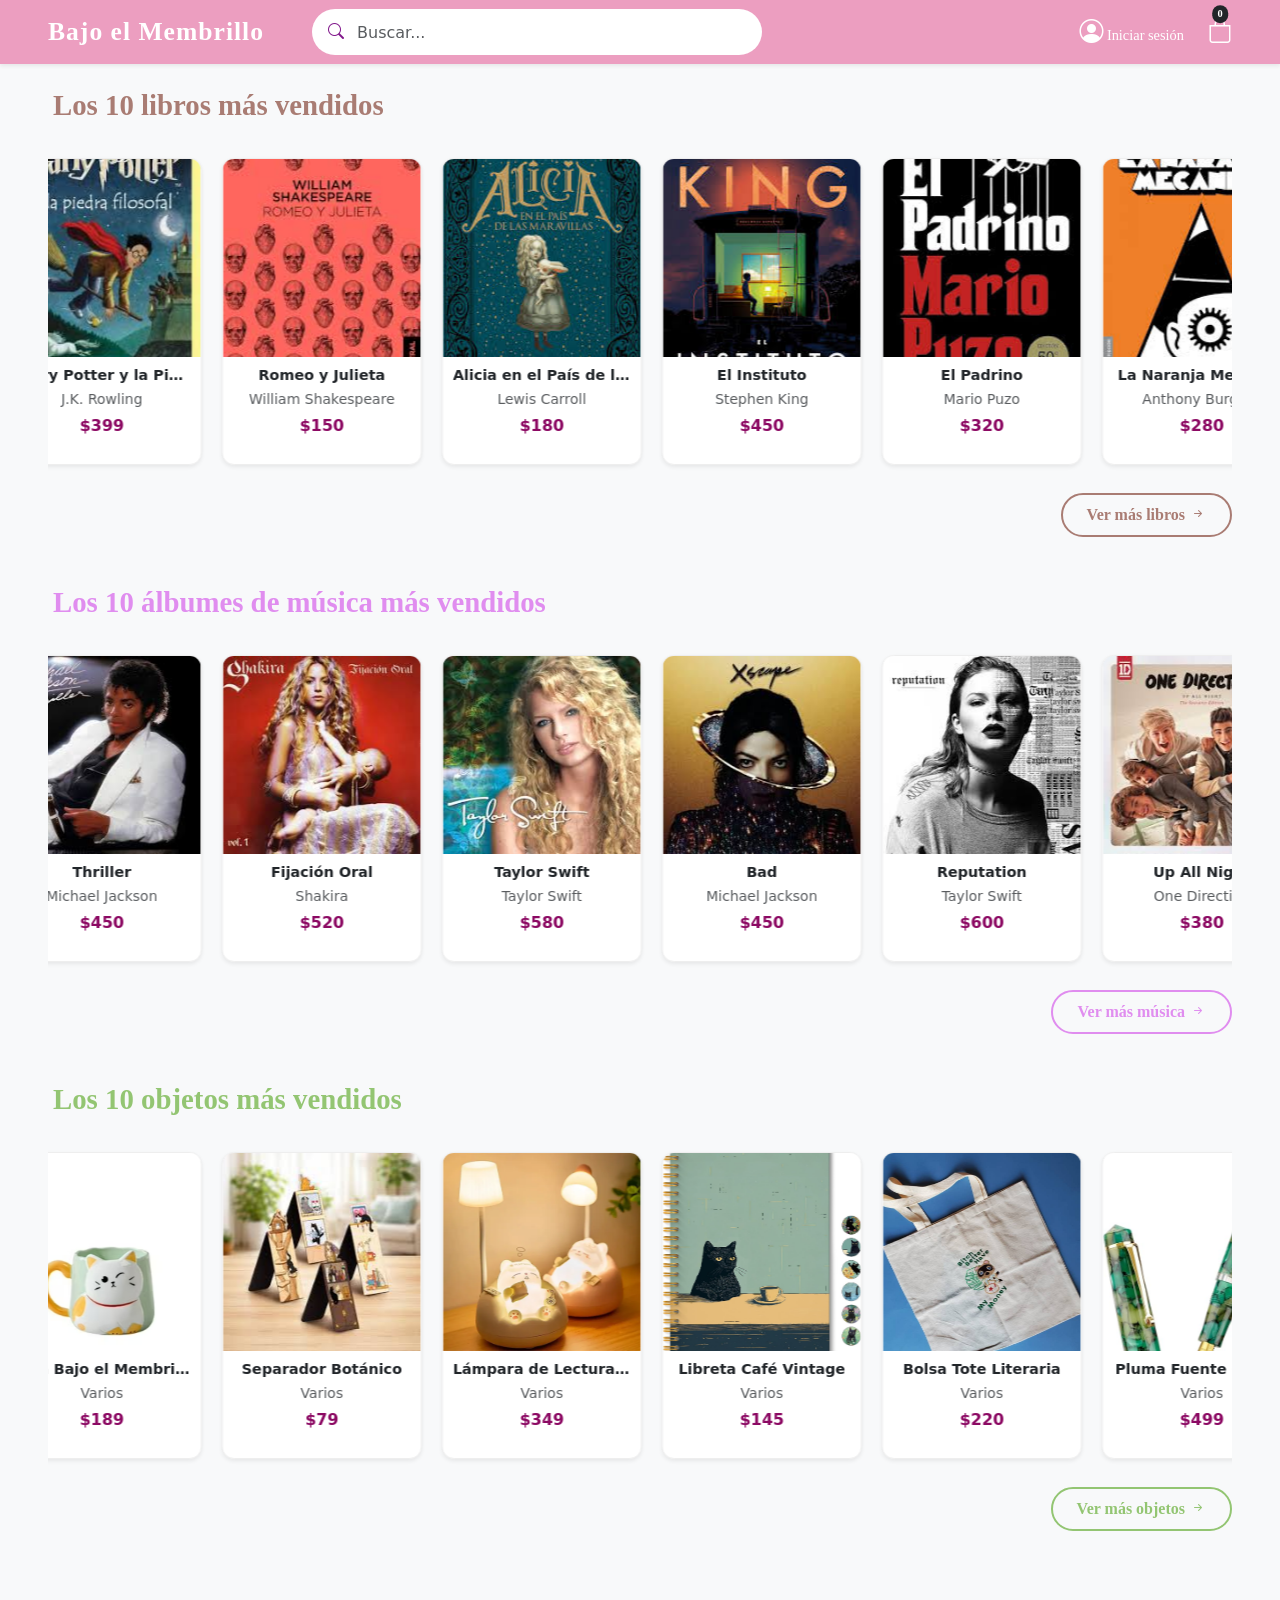
==== commit f2909e32: "Buscador global actualizado y filtros por redirección" ====
--- a/src/view/index.html
+++ b/src/view/index.html
@@ -30,8 +30,9 @@
         autocomplete="off"
     >
 
-    <div
-        id="resultados-busqueda"
+   <div
+    id="resultados-busqueda"
+    class="search-results"
     ></div>
 
 </div>
@@ -85,9 +86,8 @@
 
 <script src="../viewModel/carrito_utils.js"></script>
 <script src="../viewModel/auth.js"></script>
-
 <script src="../viewModel/main.js"></script>
-
+<script src="../viewModel/busqueda_global.js"></script>
 <script src="https://cdn.jsdelivr.net/npm/bootstrap@5.3.3/dist/js/bootstrap.bundle.min.js"></script>
 </body>
 </html>
--- a/src/css/style.css
+++ b/src/css/style.css
@@ -585,39 +585,29 @@
 
 .search-results{
 
-position:fixed !important;
-
-/* debajo del navbar */
-top:72px;
-
-/* centrado */
-left:50%;
-
-transform:translateX(-50%);
-
-width:650px;
-
-max-width:90vw;
-
-background:#fff;
-
-border-radius:22px;
-
-box-shadow:
-0 25px 80px rgba(0,0,0,.18);
-
-display:none;
-
-z-index:999999;
-
-max-height:500px;
-
-overflow-y:auto;
-
-padding:10px;
-
-/* evita mover navbar */
-contain:layout;
+position:absolute;
+
+    top:55px;
+
+    left:0;
+
+    width:100%;
+
+    background:#fff;
+
+    border-radius:18px;
+
+    box-shadow:0 10px 30px rgba(0,0,0,.15);
+
+    display:none;
+
+    z-index:9999;
+
+    max-height:350px;
+
+    overflow-y:auto;
+
+    padding:8px;
 
 }
 
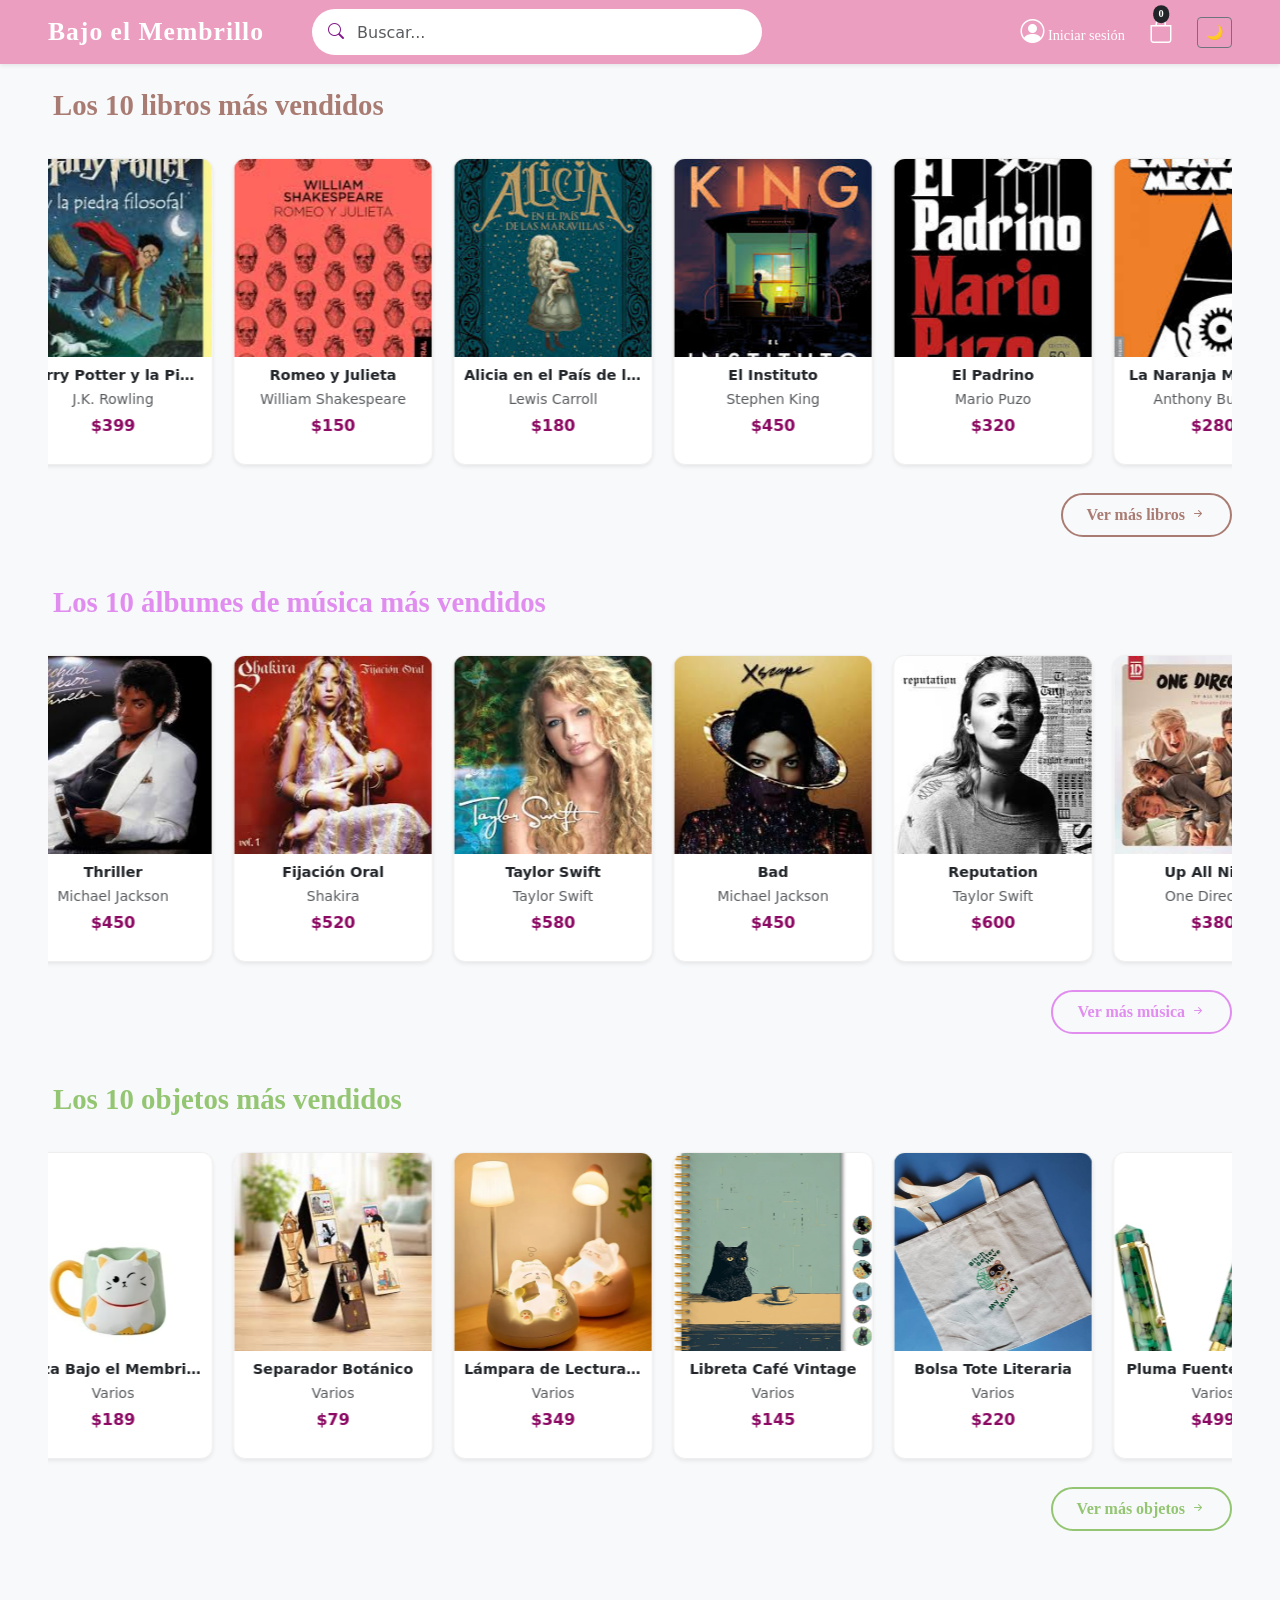
==== commit 5f13ecae: "modo oscuro" ====
--- a/src/view/index.html
+++ b/src/view/index.html
@@ -55,6 +55,11 @@
                     <i class="bi bi-bag"></i>
                     <span id="contador-carrito" class="position-absolute top-0 start-50 translate-middle badge rounded-pill bg-dark cart-badge">0</span>
                 </a>
+                <button
+                id="btn-tema"
+                class="btn btn-outline-secondary btn-sm">
+                🌙
+                </button>
             </div>
         </div>
     </div>
@@ -89,5 +94,6 @@
 <script src="../viewModel/main.js"></script>
 <script src="../viewModel/busqueda_global.js"></script>
 <script src="https://cdn.jsdelivr.net/npm/bootstrap@5.3.3/dist/js/bootstrap.bundle.min.js"></script>
+<script src="../viewModel/tema.js"></script>
 </body>
 </html>
--- a/src/css/style.css
+++ b/src/css/style.css
@@ -731,4 +731,114 @@
 
 }
 
+}
+/* =========================
+   MODO OSCURO MEMBRILLO
+========================= */
+
+.modo-oscuro{
+    background-color:#2b2330;
+    color:#f8f1f4;
+}
+.modo-oscuro .navbar-custom{
+    background-color:#5f3d5d;
+}
+.modo-oscuro .card-item,
+.modo-oscuro .login-card,
+.modo-oscuro .card,
+.modo-oscuro .filtros-sidebar,
+.modo-oscuro .card-aesthetic{
+    background-color:#3a2f40;
+    color:#f8f1f4;
+    border-color:#5a4a61;
+}
+.modo-oscuro .form-control,
+.modo-oscuro .form-select,
+.modo-oscuro .search-group input{
+    background-color:#4a3d52;
+    color:white;
+    border:1px solid #6b5a73;
+}
+
+.modo-oscuro ::placeholder{
+    color:#d8c8d3;
+}
+
+.modo-oscuro .search-results{
+    background-color:#3a2f40;
+    color:white;
+}
+
+.modo-oscuro .resultado-item:hover{
+    background-color:#56465d;
+}
+
+.modo-oscuro .resultado-info h6{
+    color:white;
+}
+
+.modo-oscuro .search-results::before{
+    color:#f2dc99;
+    border-bottom:1px solid #5a4a61;
+}
+.modo-oscuro .titulo-libros{
+    color:#e6c7b8;
+}
+
+.modo-oscuro .titulo-musica{
+    color:#f0b4ff;
+}
+
+.modo-oscuro .titulo-objetos{
+    color:#b8df9e;
+}
+
+.modo-oscuro .sidebar{
+    background-color:#332936;
+    border-right:1px solid #56465d;
+}
+
+.modo-oscuro .sidebar .nav-link{
+    color:#f8f1f4 !important;
+}
+
+.modo-oscuro .sidebar .nav-link:hover,
+.modo-oscuro .sidebar .nav-link.active{
+    background-color:#EC9EC0;
+    color:white !important;
+}
+
+.modo-oscuro .btn-login-custom{
+    background-color:#EC9EC0;
+}
+
+.modo-oscuro .btn-login-custom:hover{
+    background-color:#e0089c;
+}
+.modo-oscuro::-webkit-scrollbar-thumb{
+    background:#EC9EC0;
+}
+
+.modo-oscuro .card-item h6,
+.modo-oscuro .card-item p,
+.modo-oscuro .card-item .text-muted,
+.modo-oscuro .card-info{
+    color:#ffffff !important;
+}
+
+.modo-oscuro .text-magenta{
+    color:#ff6fd8 !important;
+    font-weight:700;
+    text-shadow:0 0 8px rgba(255,111,216,.5);
+}
+.btn-agregar{
+    background:#d8b4fe;
+    color:#6b217e;
+    border:none;
+    border-radius:12px;
+}
+
+.btn-agregar:hover{
+    background:#c084fc;
+    color:white;
 }
